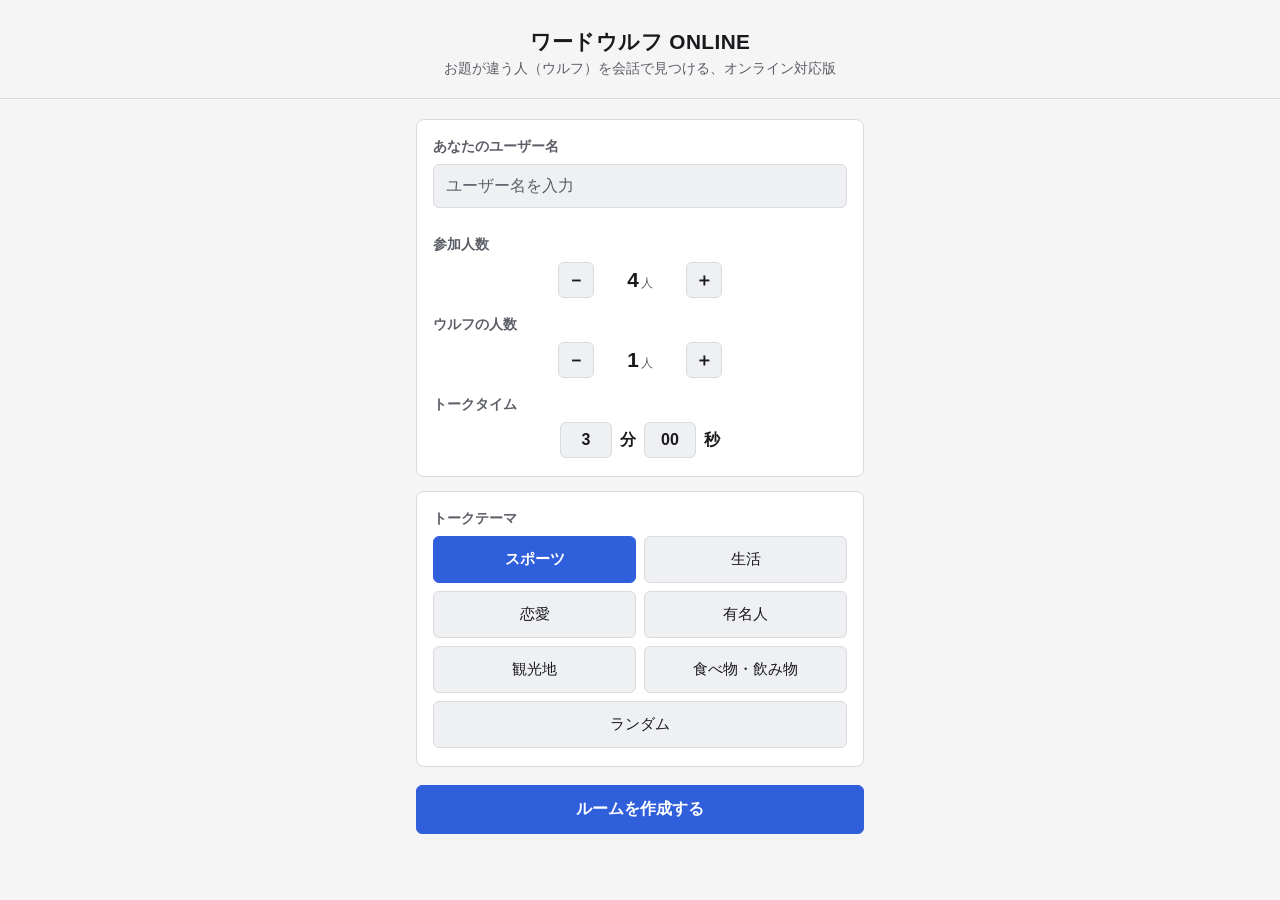
==== online/index.html @ b8ee8452 "Update index.html" ====
<!DOCTYPE html>
<html lang="ja">
<head>
<meta charset="UTF-8">
<meta name="viewport" content="width=device-width, initial-scale=1.0">
<title>ワードウルフONLINE</title>
<link rel="stylesheet" href="style.css">
<link rel="stylesheet" href="https://cdnjs.cloudflare.com/ajax/libs/font-awesome/6.5.2/css/all.min.css">
</head>
<body>

<header class="top">
	<h1>ワードウルフ ONLINE</h1>
	<p>お題が違う人（ウルフ）を会話で見つける、オンライン対応版</p>
</header>

<div class="wrap">

	<!-- 0. ルーム作成（ホスト） -->
	<section id="screen-setup" class="screen">
		<div class="card">
			<div class="field">
				<label>あなたのユーザー名</label>
				<input type="text" id="hostname-input" class="text-input" maxlength="20" placeholder="ユーザー名を入力">
				<div class="error-msg" id="error_hostname">ユーザー名を入力してください</div>
			</div>
			<div class="field">
				<label>参加人数</label>
				<div class="stepper">
					<button type="button" onclick="changeCount('player', -1)">－</button>
					<div class="val" id="playercount-val">4<small>人</small></div>
					<button type="button" onclick="changeCount('player', 1)">＋</button>
				</div>
			</div>
			<div class="field">
				<label>ウルフの人数</label>
				<div class="stepper">
					<button type="button" onclick="changeCount('wolf', -1)">－</button>
					<div class="val" id="wolfcount-val">1<small>人</small></div>
					<button type="button" onclick="changeCount('wolf', 1)">＋</button>
				</div>
			</div>
			<div class="field">
				<label>トークタイム</label>
				<div class="time-row">
					<input type="text" inputmode="numeric" pattern="[0-9]*" id="talktime_min" class="time-input" value="3" maxlength="2">分
					<input type="text" inputmode="numeric" pattern="[0-9]*" id="talktime_sec" class="time-input" value="00" maxlength="2">秒
				</div>
				<div class="error-msg" id="error_talktime">1秒以上を設定してください</div>
			</div>
		</div>

		<div class="card">
			<div class="field" style="margin-bottom:8px;">
				<label>トークテーマ</label>
			</div>
			<div class="cat-grid" id="cat-grid"></div>
		</div>

		<button class="btn-main" id="create-room-btn" onclick="createRoom()">ルームを作成する</button>
		<div class="error-msg" id="error_create"></div>
	</section>

	<!-- 1.5 参加者：ルームコード入力（直接アクセス・やり直し用） -->
	<section id="screen-enter-code" class="screen">
		<div class="center-stage" style="padding-top:20px;">
			<div class="msg2" style="font-size:1.4em;">ルームコードを入力</div>
			<p style="opacity:.75;">ホストから共有されたコードを入力してください</p>
		</div>
		<div class="card">
			<div class="field">
				<label>ルームコード</label>
				<input type="text" id="enter-code-input" class="text-input" maxlength="8" placeholder="例：AB12CD" style="text-transform:uppercase;letter-spacing:.05em;">
				<div class="error-msg" id="error_enter_code">ルームコードを入力してください</div>
			</div>
		</div>
		<button class="btn-main" onclick="submitEnterCode()">次へ</button>
	</section>

	<!-- 1. 参加者：名前入力 -->
	<section id="screen-join-name" class="screen">
		<div class="center-stage" style="padding-top:20px;">
			<div class="msg2" style="font-size:1.4em;">ルームに参加</div>
			<p style="opacity:.75;">ルームコード: <b id="join-room-code"></b></p>
		</div>
		<div class="card">
			<div class="field">
				<label>あなたの名前</label>
				<input type="text" id="joinname-input" class="text-input" maxlength="20" placeholder="名前を入力">
				<div class="error-msg" id="error_joinname">名前を入力してください</div>
			</div>
		</div>
		<button class="btn-main" onclick="joinRoom()">参加する</button>
		<div class="error-msg" id="error_join"></div>
	</section>

	<!-- 2. URL共有画面（ホストのみ） -->
	<section id="screen-share" class="screen">
		<div class="center-stage" style="padding-top:10px;">
			<div class="msg2" style="font-size:1.4em;">ルームを作成しました</div>
			<p style="opacity:.75;">このコードまたはURLを他の参加者に共有してください</p>
		</div>
		<div class="room-code" id="share-room-code">------</div>
		<div class="card">
			<div class="share-url" id="share-url"></div>
			<button class="btn-sub" onclick="copyShareUrl()">URLをコピー</button>
			<div class="copy-toast" id="copy-toast"></div>
		</div>
		<button class="btn-main" onclick="goScreen('waiting')">参加者を待つ画面へ</button>
	</section>

	<!-- 3. 待機画面（リアルタイム参加者一覧） -->
	<section id="screen-waiting" class="screen">
		<div class="center-stage" style="padding-top:10px;">
			<div class="msg2" style="font-size:1.4em;" id="waiting-title">参加者を待っています</div>
			<p style="opacity:.75;" id="waiting-count">0 / 0 人</p>
		</div>
		<div class="card">
			<ul class="player-list" id="player-list"></ul>
		</div>
		<button class="btn-main" id="start-game-btn" onclick="sendStart()" disabled>ゲームを開始する</button>
		<p style="text-align:center;font-size:.8em;opacity:.6;" id="waiting-hint">全員揃うとホストが開始できます</p>
	</section>

	<!-- 4. お題表示・トーク画面 -->
	<section id="screen-game" class="screen">
		<div class="center-stage">
			<div class="category-tag" id="game-category"></div>
			<p style="opacity:.7;font-size:.9em;">あなたのお題</p>
			<div class="msg2" id="game-word"></div>
			<p style="opacity:.8;margin-bottom:0;font-size:.9em;">バレないように話し合おう！他の人には見せないでね</p>
			<div class="timer-circle"><div class="time" id="time">--:--</div></div>
			<p style="opacity:.6;font-size:.85em;">トークタイムが終わると自動的に投票画面へ進みます</p>
		</div>
	</section>

	<!-- 5. 投票画面 -->
	<section id="screen-vote" class="screen">
		<div class="center-stage" style="padding-top:10px;">
			<div class="msg2" style="font-size:1.4em;">トーク終了！投票しよう</div>
			<p style="opacity:.75;">ウルフだと思う人を選んでください</p>
		</div>
		<div class="card">
			<div class="vote-grid" id="vote-grid"></div>
		</div>
		<p style="text-align:center;font-size:.85em;opacity:.7;" id="vote-status"></p>
	</section>

	<!-- 6. 結果発表 -->
	<section id="screen-result" class="screen">
		<div class="center-stage" style="padding-top:10px;">
			<div class="msg2" style="font-size:1.4em;">結果発表</div>
		</div>
		<div class="card">
			<div class="reveal-list" id="result-list"></div>
		</div>
		<div class="card">
			<p style="margin:0 0 6px;font-weight:600;font-size:.9em;color:var(--text-muted);">得票数</p>
			<div id="result-votes"></div>
		</div>
		<div id="host-controls" style="display:none;">
			<button class="btn-main" onclick="sendSameTheme()">お題だけを変えて続行</button>
			<button class="btn-main" onclick="openChangeTheme()">テーマを変えて続行</button>
		</div>
		<p id="nonhost-wait" style="text-align:center;font-size:.85em;opacity:.7;display:none;">ホストが次のラウンドを開始するのを待っています…</p>
	</section>

	<!-- 6.5 テーマ変更（ホストのみ） -->
	<section id="screen-changetheme" class="screen">
		<div class="card">
			<div class="field" style="margin-bottom:8px;">
				<label>お題を引き直すテーマを選んでください</label>
			</div>
			<div class="cat-grid" id="cat-grid-change"></div>
		</div>
		<button class="btn-main" onclick="applyChangeTheme()">このテーマでお題を引く</button>
		<button class="btn-sub" onclick="goScreen('result')">戻る</button>
	</section>

	<!-- 接続エラー -->
	<section id="screen-error" class="screen">
		<div class="center-stage">
			<div class="msg2" style="font-size:1.3em;color:var(--danger);">エラー</div>
			<p id="error-detail" style="opacity:.8;"></p>
		</div>
		<button class="btn-sub" onclick="restartFlow()">最初からやり直す</button>
	</section>

</div>

<button type="button" id="host-end-fixed" class="host-end-fixed" onclick="confirmHostEnd()"><i class="fa-solid fa-circle-stop"></i> ゲームを終了</button>

<script src="config.js"></script>
<script src="app.js"></script>
</body>
</html>
---- online/style.css ----
:root{
	--bg:#f5f5f6;
	--surface:#ffffff;
	--surface-2:#eef0f2;
	--border:#d8dade;
	--text:#1a1a1e;
	--text-muted:#5b5e66;
	--accent:#2f5fdb;
	--accent-text:#ffffff;
	--danger:#c62a2a;
	--good:#2a8c4a;
	--radius:8px;
}
@media (prefers-color-scheme: dark){
	:root{
		--bg:#121214;
		--surface:#1b1c1f;
		--surface-2:#242529;
		--border:#333438;
		--text:#e7e7ea;
		--text-muted:#9a9ca3;
		--accent:#5b8bff;
		--accent-text:#0c0d0f;
		--danger:#ff6b6b;
		--good:#63d98a;
	}
}
*{box-sizing:border-box;}
html,body{
	margin:0;padding:0;
	font-family:-apple-system,BlinkMacSystemFont,"Segoe UI",Roboto,"Hiragino Kaku Gothic ProN","Noto Sans JP",sans-serif;
	background:var(--bg);
	color:var(--text);
	-webkit-tap-highlight-color:transparent;
}
body{
	min-height:100vh;
	display:flex;
	flex-direction:column;
	align-items:center;
	padding:0 0 40px;
}
.wrap{width:100%;max-width:480px;padding:0 16px;}
.screen{display:none;}
.screen.active{display:block;}

header.top{
	width:100%;text-align:center;padding:28px 0 4px;
	border-bottom:1px solid var(--border);margin-bottom:20px;
}
header.top h1{font-size:1.3em;margin:0;font-weight:600;letter-spacing:.02em;}
header.top p{margin:4px 0 16px;font-size:.85em;color:var(--text-muted);}

.card{
	background:var(--surface);border:1px solid var(--border);
	border-radius:var(--radius);padding:18px 16px;margin-bottom:14px;
}
.field{margin-bottom:18px;}
.field:last-child{margin-bottom:0;}
.field label{display:block;font-weight:600;font-size:.85em;margin-bottom:8px;color:var(--text-muted);}

.stepper{display:flex;align-items:center;justify-content:center;gap:16px;}
.stepper button{
	width:36px;height:36px;border-radius:6px;border:1px solid var(--border);
	background:var(--surface-2);color:var(--text);font-size:1.1em;font-weight:600;cursor:pointer;
}
.stepper .val{min-width:60px;text-align:center;font-size:1.3em;font-weight:600;}
.stepper .val small{display:inline;font-size:.6em;font-weight:400;color:var(--text-muted);margin-left:2px;}

.error-msg{display:none;color:var(--danger);font-size:.8em;margin-top:6px;text-align:center;}

.time-row{display:flex;align-items:center;justify-content:center;gap:8px;font-size:1em;font-weight:600;}
.time-row input.time-input{
	width:52px;text-align:center;background:var(--surface-2);color:var(--text);
	border:1px solid var(--border);border-radius:6px;padding:8px 4px;font-size:16px;font-weight:600;font-family:inherit;
}

.cat-grid{display:grid;grid-template-columns:1fr 1fr;gap:8px;}
.cat-btn{
	border:1px solid var(--border);background:var(--surface-2);color:var(--text);
	border-radius:6px;padding:12px 8px;font-size:.95em;font-weight:500;font-family:inherit;cursor:pointer;
}
.cat-btn.selected{border-color:var(--accent);background:var(--accent);color:var(--accent-text);font-weight:600;}
.cat-btn.random{grid-column:1 / span 2;}

.btn-main{
	width:100%;padding:13px;border:1px solid var(--accent);border-radius:6px;
	background:var(--accent);color:var(--accent-text);font-size:1em;font-weight:600;
	font-family:inherit;cursor:pointer;margin-top:4px;
}
.btn-main:active{opacity:.85;}
.btn-main:disabled{opacity:.45;cursor:not-allowed;}
.btn-sub{
	width:100%;padding:12px;border:1px solid var(--border);border-radius:6px;
	background:var(--surface);color:var(--text);font-size:.95em;font-weight:500;
	font-family:inherit;cursor:pointer;margin-top:8px;
}

input.name-input, input.text-input{
	width:100%;padding:12px;border-radius:6px;border:1px solid var(--border);
	background:var(--surface-2);color:var(--text);font-size:1em;font-family:inherit;margin-bottom:10px;
}
input.name-input::placeholder, input.text-input::placeholder{color:var(--text-muted);}

.center-stage{text-align:center;padding:36px 8px 20px;}
.player-badge{
	display:inline-block;background:var(--surface-2);border:1px solid var(--border);
	border-radius:6px;padding:6px 18px;font-weight:600;margin-bottom:18px;
}
.msg2{font-size:1.6em;font-weight:700;min-height:1.3em;margin:8px 0 26px;color:var(--text);}
.msg{font-size:1em;color:var(--text-muted);min-height:1.3em;}
.tap-hint{font-size:.8em;color:var(--text-muted);margin-top:24px;}

.timer-circle{
	width:200px;height:200px;margin:16px auto 8px;border-radius:50%;
	border:3px solid var(--border);display:flex;align-items:center;justify-content:center;
}
.timer-circle .time{font-size:2.2em;font-weight:700;font-variant-numeric:tabular-nums;}
.category-tag{
	display:inline-block;background:var(--surface-2);border:1px solid var(--border);
	border-radius:6px;padding:4px 14px;font-size:.8em;margin-bottom:10px;color:var(--text-muted);
}

.reveal-list p{
	background:var(--surface-2);border:1px solid var(--border);border-radius:6px;
	padding:10px 14px;margin:8px 0;font-size:.95em;
}
.reveal-list p b{color:var(--text);}
.reveal-list p.is-wolf{border-color:var(--danger);}

.room-code{
	font-size:2em;font-weight:700;letter-spacing:.1em;text-align:center;
	background:var(--surface-2);border:1px solid var(--border);border-radius:8px;
	padding:14px;margin-bottom:12px;font-variant-numeric:tabular-nums;
}
.share-url{
	display:flex;gap:8px;align-items:center;background:var(--surface-2);
	border:1px solid var(--border);border-radius:6px;padding:10px 12px;margin-bottom:10px;
	overflow-x:auto;white-space:nowrap;font-size:.85em;color:var(--text-muted);
}
.copy-toast{
	text-align:center;font-size:.8em;color:var(--good);margin-top:4px;min-height:1em;
}

.player-list{list-style:none;margin:0;padding:0;}
.player-list li{
	display:flex;align-items:center;justify-content:space-between;
	background:var(--surface-2);border:1px solid var(--border);border-radius:6px;
	padding:10px 14px;margin-bottom:8px;font-weight:500;
}
.player-list li .dot{width:9px;height:9px;border-radius:50%;background:var(--border);margin-right:8px;display:inline-block;}
.player-list li.online .dot{background:var(--good);}
.player-list li .host-tag{font-size:.75em;color:var(--text-muted);margin-left:6px;font-weight:400;}

.vote-grid{display:flex;flex-direction:column;gap:8px;}
.vote-btn{
	border:1px solid var(--border);background:var(--surface-2);color:var(--text);
	border-radius:6px;padding:14px;font-size:1em;font-weight:600;font-family:inherit;cursor:pointer;text-align:center;
}
.vote-btn.selected{border-color:var(--accent);background:var(--accent);color:var(--accent-text);}
.vote-btn:disabled{opacity:.5;}

.host-end-fixed{
	display:none;position:fixed;bottom:16px;right:16px;z-index:50;
	background:var(--danger);color:#fff;border:none;border-radius:24px;
	padding:11px 18px;font-size:.82em;font-weight:700;font-family:inherit;
	box-shadow:0 3px 10px rgba(0,0,0,.3);cursor:pointer;
}
.host-end-fixed:active{opacity:.85;}
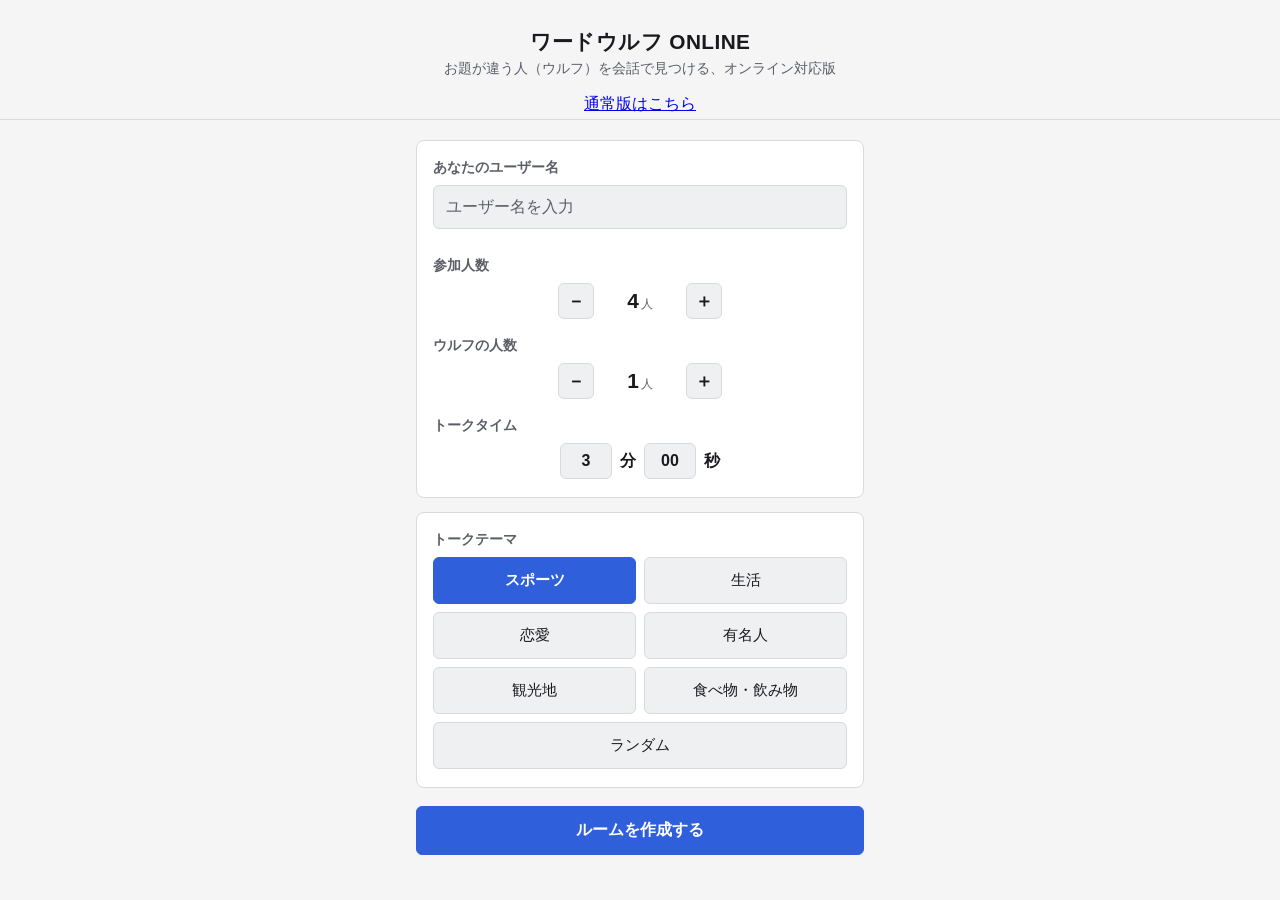
==== commit a78a33a9: "Update index.html" ====
--- a/online/index.html
+++ b/online/index.html
@@ -12,6 +12,7 @@
 <header class="top">
 	<h1>ワードウルフ ONLINE</h1>
 	<p>お題が違う人（ウルフ）を会話で見つける、オンライン対応版</p>
+	<a href="/" class="online-link">通常版はこちら</a>
 </header>
 
 <div class="wrap">
--- a/online/style.css
+++ b/online/style.css
@@ -167,3 +167,4 @@
 	box-shadow:0 3px 10px rgba(0,0,0,.3);cursor:pointer;
 }
 .host-end-fixed:active{opacity:.85;}
+.host-end-fixed i{margin-right:6px;}
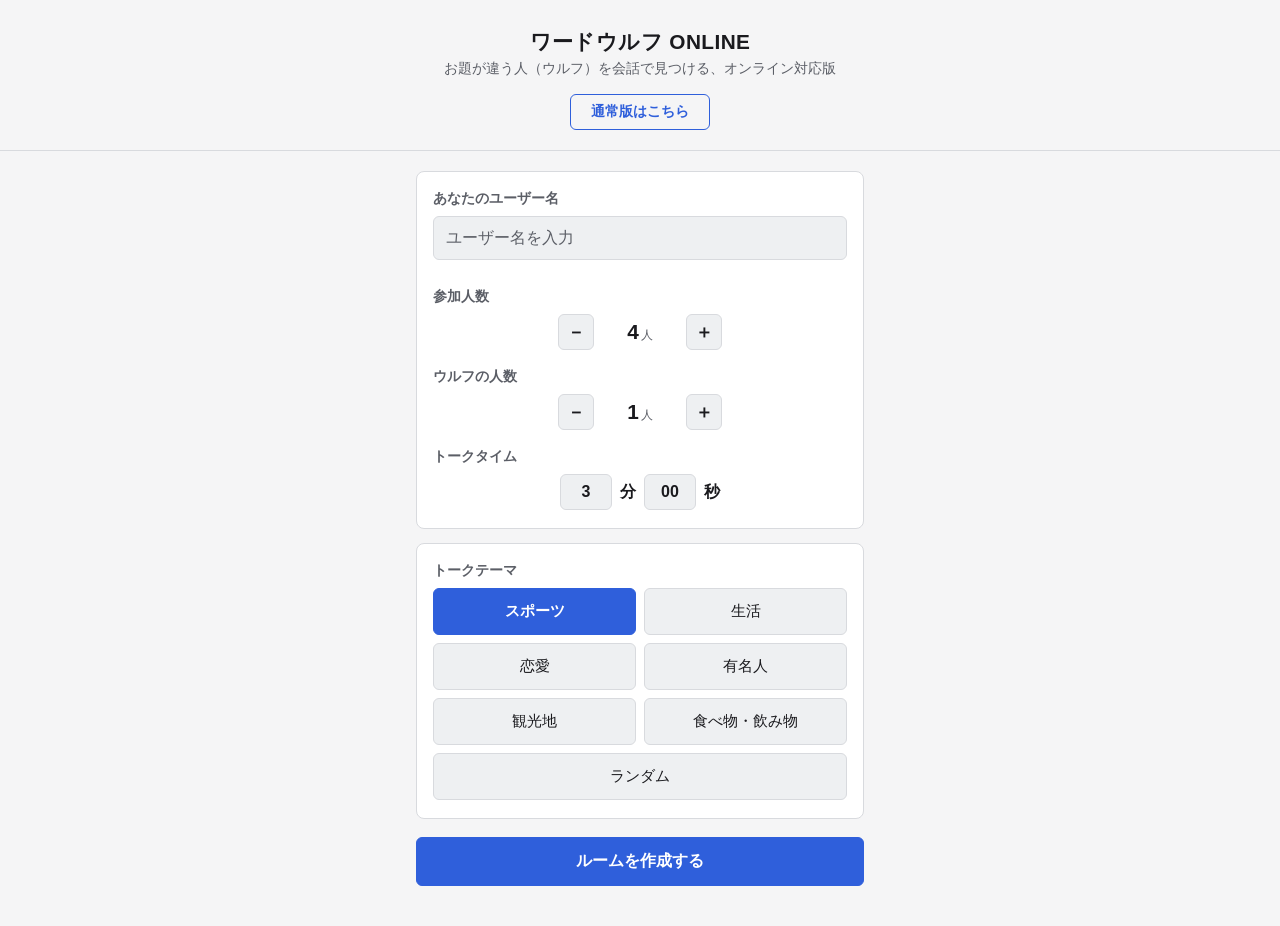
==== commit d0299d66: "Update index.html" ====
--- a/online/index.html
+++ b/online/index.html
@@ -12,7 +12,7 @@
 <header class="top">
 	<h1>ワードウルフ ONLINE</h1>
 	<p>お題が違う人（ウルフ）を会話で見つける、オンライン対応版</p>
-	<a href="/" class="online-link">通常版はこちら</a>
+	<a href="/word-wolf/" class="online-link">通常版はこちら</a>
 </header>
 
 <div class="wrap">
--- a/online/style.css
+++ b/online/style.css
@@ -50,6 +50,19 @@
 }
 header.top h1{font-size:1.3em;margin:0;font-weight:600;letter-spacing:.02em;}
 header.top p{margin:4px 0 16px;font-size:.85em;color:var(--text-muted);}
+.online-link{
+	display:inline-block;
+	padding:8px 20px;
+	border-radius:6px;
+	border:1px solid var(--accent);
+	background:transparent;
+	color:var(--accent);
+	font-size:.85em;
+	font-weight:600;
+	text-decoration:none;
+	margin-bottom:16px;
+}
+.online-link:active{opacity:.8;}
 
 .card{
 	background:var(--surface);border:1px solid var(--border);
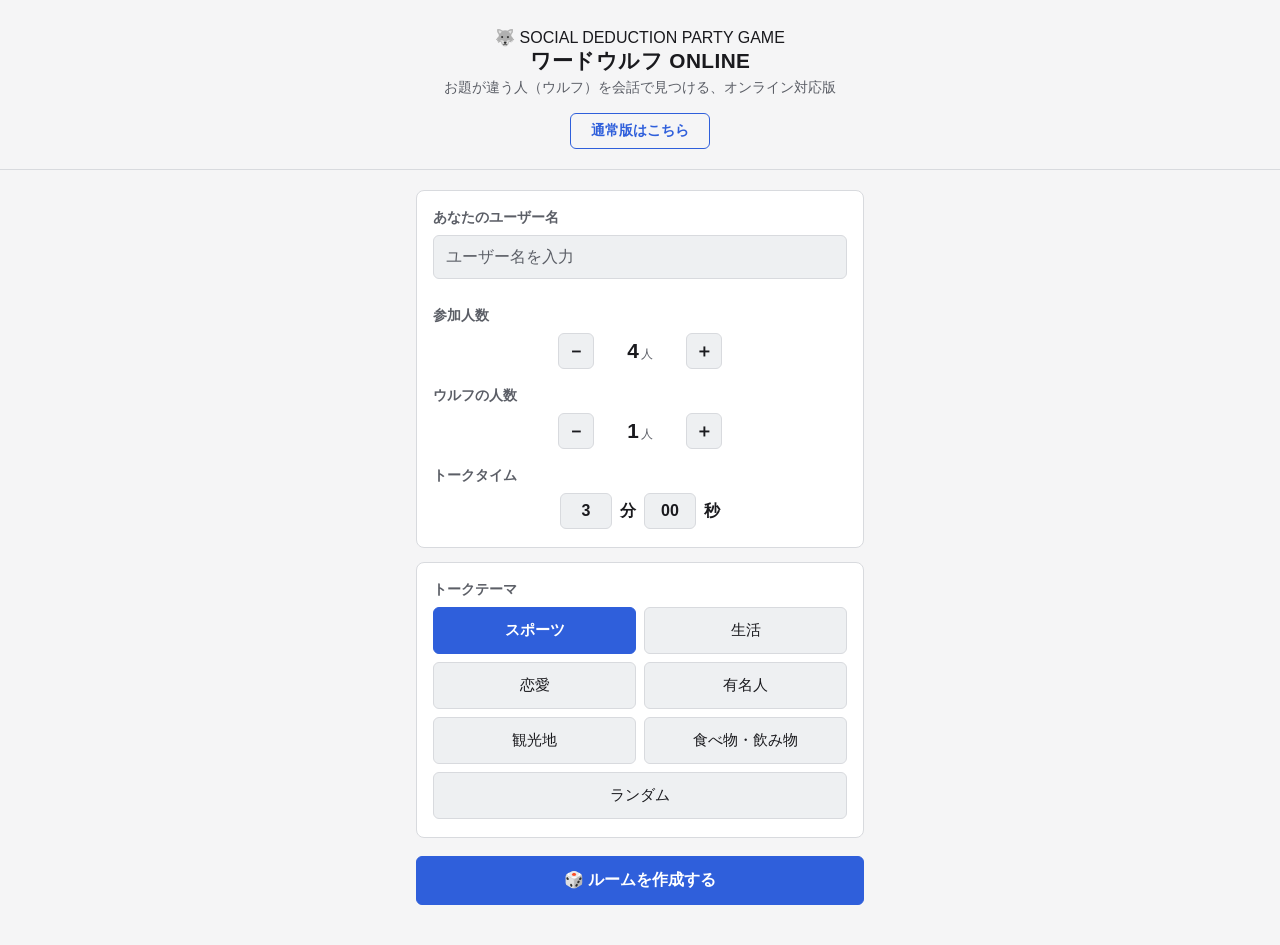
==== commit d91ee5a2: "Update index.html" ====
--- a/online/index.html
+++ b/online/index.html
@@ -4,15 +4,19 @@
 <meta charset="UTF-8">
 <meta name="viewport" content="width=device-width, initial-scale=1.0">
 <title>ワードウルフONLINE</title>
+<link rel="preconnect" href="https://fonts.googleapis.com">
+<link rel="preconnect" href="https://fonts.gstatic.com" crossorigin>
+<link href="https://fonts.googleapis.com/css2?family=RocknRoll+One&family=Zen+Kaku+Gothic+New:wght@500;700;900&family=Space+Mono:wght@400;700&display=swap" rel="stylesheet">
 <link rel="stylesheet" href="style.css">
 <link rel="stylesheet" href="https://cdnjs.cloudflare.com/ajax/libs/font-awesome/6.5.2/css/all.min.css">
 </head>
 <body>
 
 <header class="top">
+	<div class="eyebrow">🐺 SOCIAL DEDUCTION PARTY GAME</div>
 	<h1>ワードウルフ ONLINE</h1>
 	<p>お題が違う人（ウルフ）を会話で見つける、オンライン対応版</p>
-	<a href="/word-wolf/" class="online-link">通常版はこちら</a>
+	<a href="/" class="online-link" id="online-link">通常版はこちら</a>
 </header>
 
 <div class="wrap">
@@ -58,7 +62,7 @@
 			<div class="cat-grid" id="cat-grid"></div>
 		</div>
 
-		<button class="btn-main" id="create-room-btn" onclick="createRoom()">ルームを作成する</button>
+		<button class="btn-main" id="create-room-btn" onclick="createRoom()">🎲 ルームを作成する</button>
 		<div class="error-msg" id="error_create"></div>
 	</section>
 
@@ -91,7 +95,7 @@
 				<div class="error-msg" id="error_joinname">名前を入力してください</div>
 			</div>
 		</div>
-		<button class="btn-main" onclick="joinRoom()">参加する</button>
+		<button class="btn-main" onclick="joinRoom()">🚪 参加する</button>
 		<div class="error-msg" id="error_join"></div>
 	</section>
 
@@ -104,7 +108,7 @@
 		<div class="room-code" id="share-room-code">------</div>
 		<div class="card">
 			<div class="share-url" id="share-url"></div>
-			<button class="btn-sub" onclick="copyShareUrl()">URLをコピー</button>
+			<button class="btn-sub" onclick="copyShareUrl()">🔗 URLをコピー</button>
 			<div class="copy-toast" id="copy-toast"></div>
 		</div>
 		<button class="btn-main" onclick="goScreen('waiting')">参加者を待つ画面へ</button>
@@ -119,7 +123,7 @@
 		<div class="card">
 			<ul class="player-list" id="player-list"></ul>
 		</div>
-		<button class="btn-main" id="start-game-btn" onclick="sendStart()" disabled>ゲームを開始する</button>
+		<button class="btn-main" id="start-game-btn" onclick="sendStart()" disabled>🎬 ゲームを開始する</button>
 		<p style="text-align:center;font-size:.8em;opacity:.6;" id="waiting-hint">全員揃うとホストが開始できます</p>
 	</section>
 
@@ -150,18 +154,18 @@
 	<!-- 6. 結果発表 -->
 	<section id="screen-result" class="screen">
 		<div class="center-stage" style="padding-top:10px;">
-			<div class="msg2" style="font-size:1.4em;">結果発表</div>
+			<div class="msg2" style="font-size:1.4em;">🐺 結果発表</div>
 		</div>
 		<div class="card">
 			<div class="reveal-list" id="result-list"></div>
 		</div>
 		<div class="card">
-			<p style="margin:0 0 6px;font-weight:600;font-size:.9em;color:var(--text-muted);">得票数</p>
+			<p style="margin:0 0 6px;font-weight:700;font-size:.9em;color:var(--accent2);">得票数</p>
 			<div id="result-votes"></div>
 		</div>
 		<div id="host-controls" style="display:none;">
-			<button class="btn-main" onclick="sendSameTheme()">お題だけを変えて続行</button>
-			<button class="btn-main" onclick="openChangeTheme()">テーマを変えて続行</button>
+			<button class="btn-main" onclick="sendSameTheme()">🔁 お題だけを変えて続行</button>
+			<button class="btn-main" onclick="openChangeTheme()">🎨 テーマを変えて続行</button>
 		</div>
 		<p id="nonhost-wait" style="text-align:center;font-size:.85em;opacity:.7;display:none;">ホストが次のラウンドを開始するのを待っています…</p>
 	</section>
@@ -181,7 +185,7 @@
 	<!-- 接続エラー -->
 	<section id="screen-error" class="screen">
 		<div class="center-stage">
-			<div class="msg2" style="font-size:1.3em;color:var(--danger);">エラー</div>
+			<div class="msg2" style="font-size:1.3em;color:var(--danger);">⚠️ エラー</div>
 			<p id="error-detail" style="opacity:.8;"></p>
 		</div>
 		<button class="btn-sub" onclick="restartFlow()">最初からやり直す</button>
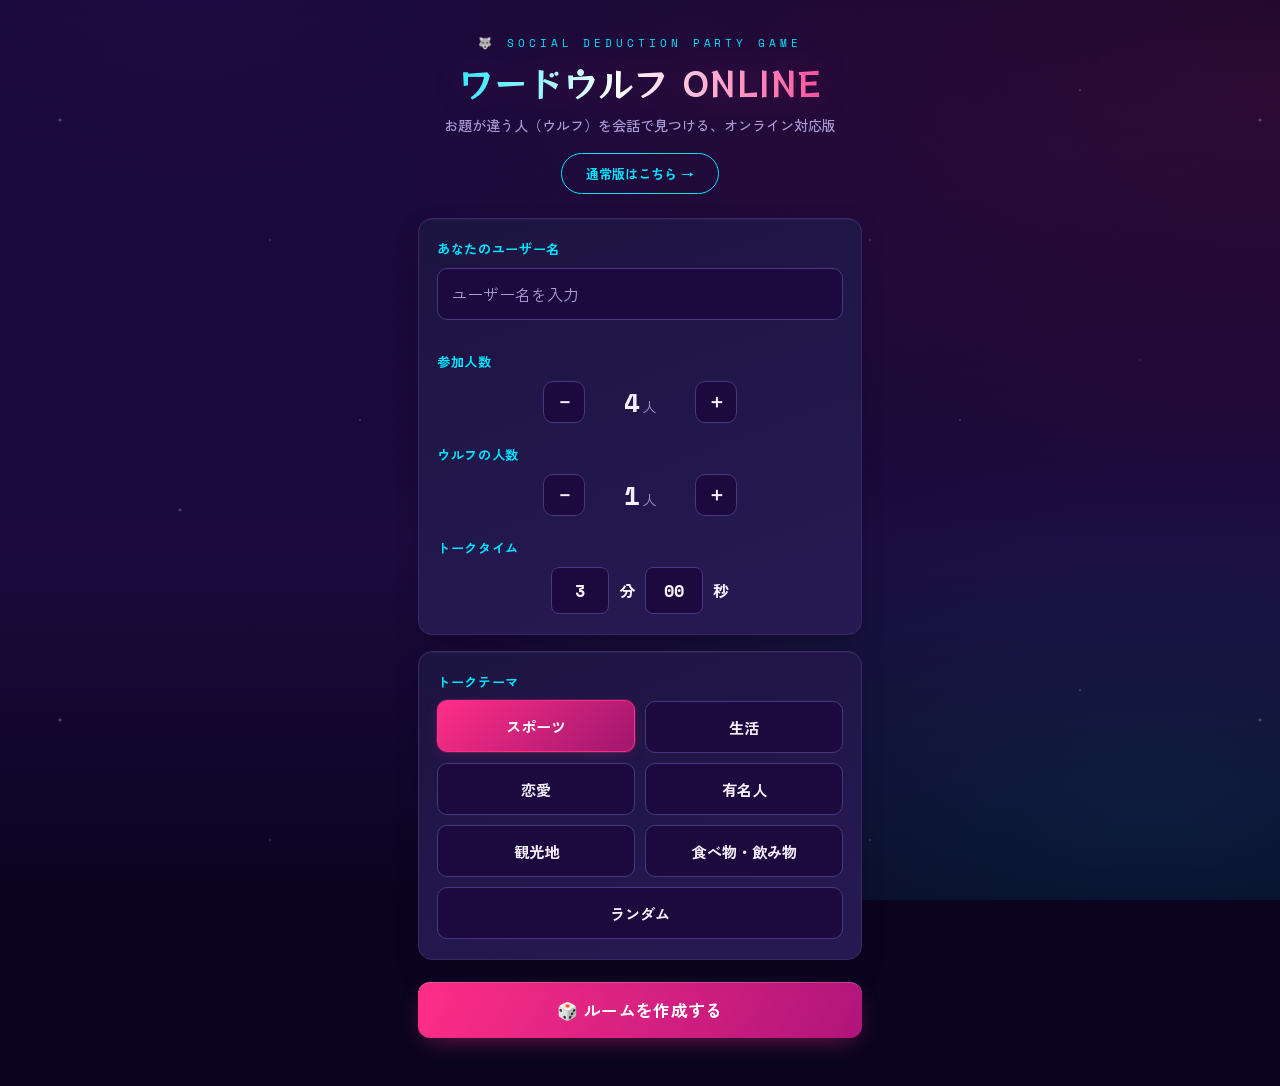
==== commit 65d3ab66: "Update index.html" ====
--- a/online/index.html
+++ b/online/index.html
@@ -16,7 +16,7 @@
 	<div class="eyebrow">🐺 SOCIAL DEDUCTION PARTY GAME</div>
 	<h1>ワードウルフ ONLINE</h1>
 	<p>お題が違う人（ウルフ）を会話で見つける、オンライン対応版</p>
-	<a href="/" class="online-link" id="online-link">通常版はこちら</a>
+	<a href="/" class="online-link" id="online-link">通常版はこちら →</a>
 </header>
 
 <div class="wrap">
--- a/online/style.css
+++ b/online/style.css
@@ -1,35 +1,29 @@
 :root{
-	--bg:#f5f5f6;
-	--surface:#ffffff;
-	--surface-2:#eef0f2;
-	--border:#d8dade;
-	--text:#1a1a1e;
-	--text-muted:#5b5e66;
-	--accent:#2f5fdb;
-	--accent-text:#ffffff;
-	--danger:#c62a2a;
-	--good:#2a8c4a;
-	--radius:8px;
-}
-@media (prefers-color-scheme: dark){
-	:root{
-		--bg:#121214;
-		--surface:#1b1c1f;
-		--surface-2:#242529;
-		--border:#333438;
-		--text:#e7e7ea;
-		--text-muted:#9a9ca3;
-		--accent:#5b8bff;
-		--accent-text:#0c0d0f;
-		--danger:#ff6b6b;
-		--good:#63d98a;
-	}
+	--bg-1:#0a0420;
+	--bg-2:#1c0a3e;
+	--surface:#1c1440;
+	--surface-2:#271a54;
+	--border:#4a3583;
+	--border-soft:#3a2966;
+	--text:#f6f1ff;
+	--text-muted:#a99bd6;
+	--accent:#ff2e88;
+	--accent-soft:#ff2e8833;
+	--accent2:#00e5ff;
+	--accent2-soft:#00e5ff33;
+	--gold:#ffce3d;
+	--danger:#ff4d4d;
+	--good:#39ffb0;
+	--radius:14px;
+	--font-display:"RocknRoll One", "Zen Kaku Gothic New", sans-serif;
+	--font-body:"Zen Kaku Gothic New", -apple-system, BlinkMacSystemFont, "Hiragino Kaku Gothic ProN", sans-serif;
+	--font-mono:"Space Mono", monospace;
 }
 *{box-sizing:border-box;}
 html,body{
 	margin:0;padding:0;
-	font-family:-apple-system,BlinkMacSystemFont,"Segoe UI",Roboto,"Hiragino Kaku Gothic ProN","Noto Sans JP",sans-serif;
-	background:var(--bg);
+	font-family:var(--font-body);
+	background:var(--bg-1);
 	color:var(--text);
 	-webkit-tap-highlight-color:transparent;
 }
@@ -38,146 +32,275 @@
 	display:flex;
 	flex-direction:column;
 	align-items:center;
-	padding:0 0 40px;
-}
-.wrap{width:100%;max-width:480px;padding:0 16px;}
+	padding:0 0 48px;
+	position:relative;
+	overflow-x:hidden;
+	background:
+		radial-gradient(ellipse 90% 60% at 15% -5%, #4a1a8a55, transparent),
+		radial-gradient(ellipse 70% 50% at 100% 10%, #ff2e8822, transparent),
+		radial-gradient(ellipse 60% 40% at 90% 90%, #00e5ff1a, transparent),
+		linear-gradient(180deg, var(--bg-1), var(--bg-2) 60%, var(--bg-1));
+	background-attachment:fixed;
+}
+body::before{
+	content:"";
+	position:fixed;
+	inset:0;
+	pointer-events:none;
+	z-index:0;
+	background-image:
+		radial-gradient(2px 2px at 10% 20%, #ffffffaa, transparent),
+		radial-gradient(1.5px 1.5px at 80% 15%, #ffffff88, transparent),
+		radial-gradient(1.5px 1.5px at 60% 70%, #ffffff77, transparent),
+		radial-gradient(2px 2px at 30% 85%, #ffffff99, transparent),
+		radial-gradient(1px 1px at 90% 60%, #ffffff66, transparent),
+		radial-gradient(1.5px 1.5px at 45% 40%, #ffffff55, transparent);
+	background-size:600px 600px;
+	animation:twinkle 6s ease-in-out infinite alternate;
+	opacity:.6;
+}
+@keyframes twinkle{
+	from{opacity:.35;}
+	to{opacity:.75;}
+}
+@media (prefers-reduced-motion: reduce){
+	body::before{animation:none;}
+}
+
+.wrap{width:100%;max-width:480px;padding:0 18px;position:relative;z-index:1;}
 .screen{display:none;}
-.screen.active{display:block;}
+.screen.active{display:block; animation:riseIn .4s cubic-bezier(.2,.8,.2,1);}
+@keyframes riseIn{
+	from{opacity:0; transform:translateY(10px);}
+	to{opacity:1; transform:translateY(0);}
+}
+@media (prefers-reduced-motion: reduce){
+	.screen.active{animation:none;}
+}
 
 header.top{
-	width:100%;text-align:center;padding:28px 0 4px;
-	border-bottom:1px solid var(--border);margin-bottom:20px;
-}
-header.top h1{font-size:1.3em;margin:0;font-weight:600;letter-spacing:.02em;}
-header.top p{margin:4px 0 16px;font-size:.85em;color:var(--text-muted);}
+	width:100%;
+	max-width:480px;
+	text-align:center;
+	padding:34px 20px 18px;
+	position:relative;
+	z-index:1;
+}
+header.top .eyebrow{
+	font-family:var(--font-mono);
+	font-size:.7em;
+	letter-spacing:.35em;
+	color:var(--accent2);
+	text-transform:uppercase;
+	margin-bottom:10px;
+}
+header.top h1{
+	font-family:var(--font-display);
+	font-size:2.1em;
+	margin:0;
+	font-weight:400;
+	letter-spacing:.03em;
+	background:linear-gradient(90deg, var(--accent2), #ffffff 45%, var(--accent));
+	-webkit-background-clip:text;
+	background-clip:text;
+	-webkit-text-fill-color:transparent;
+	filter:drop-shadow(0 0 18px var(--accent-soft));
+	line-height:1.3;
+}
+header.top p{margin:10px 0 18px;font-size:.88em;color:var(--text-muted);font-weight:500;}
 .online-link{
 	display:inline-block;
-	padding:8px 20px;
-	border-radius:6px;
-	border:1px solid var(--accent);
+	padding:10px 24px;
+	border-radius:999px;
+	border:1px solid var(--accent2);
 	background:transparent;
-	color:var(--accent);
-	font-size:.85em;
-	font-weight:600;
+	color:var(--accent2);
+	font-size:.82em;
+	font-weight:700;
 	text-decoration:none;
+	margin-bottom:6px;
+	transition:box-shadow .2s, transform .15s;
+}
+.online-link:active{transform:scale(.97); box-shadow:0 0 22px var(--accent2-soft);}
+
+.card{
+	background:linear-gradient(160deg, var(--surface), var(--surface-2));
+	border:1px solid var(--border-soft);
+	border-radius:var(--radius);
+	padding:20px 18px;
 	margin-bottom:16px;
-}
-.online-link:active{opacity:.8;}
-
-.card{
-	background:var(--surface);border:1px solid var(--border);
-	border-radius:var(--radius);padding:18px 16px;margin-bottom:14px;
-}
-.field{margin-bottom:18px;}
+	box-shadow:0 10px 30px -12px #00000080, inset 0 1px 0 #ffffff0d;
+	position:relative;
+}
+.field{margin-bottom:22px;}
 .field:last-child{margin-bottom:0;}
-.field label{display:block;font-weight:600;font-size:.85em;margin-bottom:8px;color:var(--text-muted);}
-
-.stepper{display:flex;align-items:center;justify-content:center;gap:16px;}
+.field label{
+	display:block;font-weight:700;font-size:.82em;margin-bottom:10px;
+	color:var(--accent2);letter-spacing:.05em;
+}
+
+.stepper{display:flex;align-items:center;justify-content:center;gap:20px;}
 .stepper button{
-	width:36px;height:36px;border-radius:6px;border:1px solid var(--border);
-	background:var(--surface-2);color:var(--text);font-size:1.1em;font-weight:600;cursor:pointer;
-}
-.stepper .val{min-width:60px;text-align:center;font-size:1.3em;font-weight:600;}
-.stepper .val small{display:inline;font-size:.6em;font-weight:400;color:var(--text-muted);margin-left:2px;}
-
-.error-msg{display:none;color:var(--danger);font-size:.8em;margin-top:6px;text-align:center;}
-
-.time-row{display:flex;align-items:center;justify-content:center;gap:8px;font-size:1em;font-weight:600;}
+	width:42px;height:42px;border-radius:10px;border:1px solid var(--border);
+	background:var(--bg-2);color:var(--text);font-size:1.2em;font-weight:700;cursor:pointer;
+	transition:background .15s, transform .1s, box-shadow .15s;
+}
+.stepper button:active{
+	background:var(--accent);border-color:var(--accent);transform:scale(.94);
+	box-shadow:0 0 16px var(--accent-soft);
+}
+.stepper .val{min-width:70px;text-align:center;font-family:var(--font-mono);font-size:1.6em;font-weight:700;color:var(--text);}
+.stepper .val small{display:inline;font-size:.55em;font-weight:400;color:var(--text-muted);margin-left:2px;font-family:var(--font-body);}
+
+.error-msg{display:none;color:var(--danger);font-size:.8em;margin-top:8px;text-align:center;font-weight:600;}
+
+.time-row{display:flex;align-items:center;justify-content:center;gap:10px;font-size:1em;font-weight:700;}
 .time-row input.time-input{
-	width:52px;text-align:center;background:var(--surface-2);color:var(--text);
-	border:1px solid var(--border);border-radius:6px;padding:8px 4px;font-size:16px;font-weight:600;font-family:inherit;
-}
-
-.cat-grid{display:grid;grid-template-columns:1fr 1fr;gap:8px;}
+	width:58px;text-align:center;background:var(--bg-2);color:var(--text);
+	border:1px solid var(--border);border-radius:8px;padding:10px 4px;font-size:17px;font-weight:700;
+	font-family:var(--font-mono);
+}
+.time-row input.time-input:focus{outline:none;border-color:var(--accent2);box-shadow:0 0 0 3px var(--accent2-soft);}
+
+.cat-grid{display:grid;grid-template-columns:1fr 1fr;gap:10px;}
 .cat-btn{
-	border:1px solid var(--border);background:var(--surface-2);color:var(--text);
-	border-radius:6px;padding:12px 8px;font-size:.95em;font-weight:500;font-family:inherit;cursor:pointer;
-}
-.cat-btn.selected{border-color:var(--accent);background:var(--accent);color:var(--accent-text);font-weight:600;}
+	border:1px solid var(--border);background:var(--bg-2);color:var(--text);
+	border-radius:10px;padding:14px 8px;font-size:.95em;font-weight:700;
+	font-family:var(--font-body);cursor:pointer;transition:all .15s;
+}
+.cat-btn.selected{
+	border-color:var(--accent);
+	background:linear-gradient(135deg, var(--accent), #a0166e);
+	color:#fff;
+	box-shadow:0 4px 18px -4px var(--accent-soft), 0 0 0 1px var(--accent-soft);
+	transform:translateY(-1px);
+}
 .cat-btn.random{grid-column:1 / span 2;}
+.cat-btn.random.selected{
+	background:linear-gradient(135deg, var(--gold), #b8781a);
+	border-color:var(--gold);
+	box-shadow:0 4px 18px -4px #ffce3d55;
+}
 
 .btn-main{
-	width:100%;padding:13px;border:1px solid var(--accent);border-radius:6px;
-	background:var(--accent);color:var(--accent-text);font-size:1em;font-weight:600;
-	font-family:inherit;cursor:pointer;margin-top:4px;
-}
-.btn-main:active{opacity:.85;}
-.btn-main:disabled{opacity:.45;cursor:not-allowed;}
+	width:100%;padding:16px;border:none;border-radius:12px;
+	background:linear-gradient(120deg, var(--accent), #b0157a 55%, var(--accent2));
+	background-size:180% 180%;
+	color:#fff;font-size:1.05em;font-weight:700;font-family:var(--font-body);letter-spacing:.02em;
+	cursor:pointer;margin-top:6px;
+	box-shadow:0 8px 24px -8px #ff2e8877, inset 0 1px 0 #ffffff33;
+	transition:transform .12s, box-shadow .2s, background-position .4s;
+}
+.btn-main:active{transform:scale(.98); background-position:80% 20%; box-shadow:0 4px 14px -6px #ff2e8877;}
+.btn-main:disabled{opacity:.4;cursor:not-allowed; box-shadow:none;}
 .btn-sub{
-	width:100%;padding:12px;border:1px solid var(--border);border-radius:6px;
-	background:var(--surface);color:var(--text);font-size:.95em;font-weight:500;
-	font-family:inherit;cursor:pointer;margin-top:8px;
-}
+	width:100%;padding:14px;border:1px solid var(--border);border-radius:12px;
+	background:transparent;color:var(--text-muted);font-size:.95em;font-weight:600;
+	font-family:var(--font-body);cursor:pointer;margin-top:10px;
+	transition:border-color .15s, color .15s;
+}
+.btn-sub:active{border-color:var(--accent2);color:var(--accent2);}
 
 input.name-input, input.text-input{
-	width:100%;padding:12px;border-radius:6px;border:1px solid var(--border);
-	background:var(--surface-2);color:var(--text);font-size:1em;font-family:inherit;margin-bottom:10px;
+	width:100%;padding:13px;border-radius:10px;border:1px solid var(--border);
+	background:var(--bg-2);color:var(--text);font-size:1em;font-family:var(--font-body);margin-bottom:10px;
+}
+input.name-input:focus, input.text-input:focus{
+	outline:none;border-color:var(--accent2);box-shadow:0 0 0 3px var(--accent2-soft);
 }
 input.name-input::placeholder, input.text-input::placeholder{color:var(--text-muted);}
 
-.center-stage{text-align:center;padding:36px 8px 20px;}
+.center-stage{text-align:center;padding:30px 8px 10px;}
 .player-badge{
-	display:inline-block;background:var(--surface-2);border:1px solid var(--border);
-	border-radius:6px;padding:6px 18px;font-weight:600;margin-bottom:18px;
-}
-.msg2{font-size:1.6em;font-weight:700;min-height:1.3em;margin:8px 0 26px;color:var(--text);}
-.msg{font-size:1em;color:var(--text-muted);min-height:1.3em;}
-.tap-hint{font-size:.8em;color:var(--text-muted);margin-top:24px;}
-
+	display:inline-block;background:linear-gradient(135deg, var(--surface-2), var(--surface));
+	border:1px solid var(--accent2);border-radius:999px;padding:8px 24px;font-weight:700;
+	margin-bottom:22px;box-shadow:0 0 20px -6px var(--accent2-soft);color:var(--accent2);
+}
+.msg2{
+	font-family:var(--font-display);font-size:1.7em;font-weight:400;min-height:1.3em;
+	margin:10px 0 28px;color:var(--text);text-shadow:0 0 20px #ff2e8855;
+}
+.msg{font-size:1em;color:var(--text-muted);min-height:1.3em;font-weight:600;}
+.tap-hint{font-size:.78em;color:var(--text-muted);margin-top:26px;font-family:var(--font-mono);}
+
+/* signature element: glowing timer ring, depletes clockwise-from-top-to-the-left */
 .timer-circle{
-	width:200px;height:200px;margin:16px auto 8px;border-radius:50%;
-	border:3px solid var(--border);display:flex;align-items:center;justify-content:center;
-}
-.timer-circle .time{font-size:2.2em;font-weight:700;font-variant-numeric:tabular-nums;}
+	--progress:1;
+	width:220px;height:220px;margin:20px auto 10px;border-radius:50%;
+	display:flex;align-items:center;justify-content:center;position:relative;
+	background:
+		radial-gradient(circle at 50% 50%, var(--bg-2) 62%, transparent 63%),
+		conic-gradient(from 0deg, var(--accent2) calc(var(--progress) * 360deg), #ffffff14 0deg);
+	box-shadow:0 0 40px -6px var(--accent2-soft), inset 0 0 30px #00000066;
+	transition:background 0.25s linear;
+}
+.timer-circle::after{
+	content:"";position:absolute;inset:10px;border-radius:50%;border:1px solid var(--border-soft);
+}
+.timer-circle .time{
+	font-family:var(--font-mono);font-size:2.3em;font-weight:700;font-variant-numeric:tabular-nums;
+	color:var(--text);z-index:1;text-shadow:0 0 16px var(--accent2-soft);
+}
 .category-tag{
-	display:inline-block;background:var(--surface-2);border:1px solid var(--border);
-	border-radius:6px;padding:4px 14px;font-size:.8em;margin-bottom:10px;color:var(--text-muted);
+	display:inline-block;background:var(--surface-2);border:1px solid var(--gold);color:var(--gold);
+	border-radius:999px;padding:5px 18px;font-size:.78em;font-weight:700;margin-bottom:14px;letter-spacing:.04em;
 }
 
 .reveal-list p{
-	background:var(--surface-2);border:1px solid var(--border);border-radius:6px;
-	padding:10px 14px;margin:8px 0;font-size:.95em;
-}
-.reveal-list p b{color:var(--text);}
-.reveal-list p.is-wolf{border-color:var(--danger);}
+	background:var(--bg-2);border:1px solid var(--border-soft);border-left:4px solid var(--accent2);
+	border-radius:8px;padding:12px 14px;margin:10px 0;font-size:.95em;font-weight:500;
+}
+.reveal-list p.is-wolf{border-left-color:var(--accent);}
+.reveal-list p b{color:var(--gold); font-weight:700;}
 
 .room-code{
-	font-size:2em;font-weight:700;letter-spacing:.1em;text-align:center;
-	background:var(--surface-2);border:1px solid var(--border);border-radius:8px;
-	padding:14px;margin-bottom:12px;font-variant-numeric:tabular-nums;
+	font-family:var(--font-mono);
+	font-size:2.2em;font-weight:700;letter-spacing:.14em;text-align:center;
+	background:linear-gradient(160deg, var(--surface), var(--surface-2));
+	border:1px solid var(--accent2);border-radius:12px;padding:16px;margin-bottom:14px;
+	font-variant-numeric:tabular-nums;color:var(--accent2);
+	box-shadow:0 0 26px -6px var(--accent2-soft), inset 0 1px 0 #ffffff10;
 }
 .share-url{
-	display:flex;gap:8px;align-items:center;background:var(--surface-2);
-	border:1px solid var(--border);border-radius:6px;padding:10px 12px;margin-bottom:10px;
-	overflow-x:auto;white-space:nowrap;font-size:.85em;color:var(--text-muted);
-}
-.copy-toast{
-	text-align:center;font-size:.8em;color:var(--good);margin-top:4px;min-height:1em;
-}
+	display:flex;gap:8px;align-items:center;background:var(--bg-2);
+	border:1px solid var(--border);border-radius:8px;padding:10px 12px;margin-bottom:10px;
+	overflow-x:auto;white-space:nowrap;font-size:.85em;color:var(--text-muted);font-family:var(--font-mono);
+}
+.copy-toast{text-align:center;font-size:.8em;color:var(--good);margin-top:4px;min-height:1em;font-weight:600;}
 
 .player-list{list-style:none;margin:0;padding:0;}
 .player-list li{
 	display:flex;align-items:center;justify-content:space-between;
-	background:var(--surface-2);border:1px solid var(--border);border-radius:6px;
-	padding:10px 14px;margin-bottom:8px;font-weight:500;
+	background:var(--bg-2);border:1px solid var(--border);border-radius:8px;
+	padding:10px 14px;margin-bottom:8px;font-weight:600;
 }
 .player-list li .dot{width:9px;height:9px;border-radius:50%;background:var(--border);margin-right:8px;display:inline-block;}
-.player-list li.online .dot{background:var(--good);}
-.player-list li .host-tag{font-size:.75em;color:var(--text-muted);margin-left:6px;font-weight:400;}
-
-.vote-grid{display:flex;flex-direction:column;gap:8px;}
+.player-list li.online .dot{background:var(--good); box-shadow:0 0 8px var(--good);}
+.player-list li .host-tag{
+	font-size:.72em;color:var(--gold);margin-left:8px;font-weight:700;
+	border:1px solid var(--gold);border-radius:999px;padding:1px 8px;
+}
+
+.vote-grid{display:flex;flex-direction:column;gap:10px;}
 .vote-btn{
-	border:1px solid var(--border);background:var(--surface-2);color:var(--text);
-	border-radius:6px;padding:14px;font-size:1em;font-weight:600;font-family:inherit;cursor:pointer;text-align:center;
-}
-.vote-btn.selected{border-color:var(--accent);background:var(--accent);color:var(--accent-text);}
+	border:1px solid var(--border);background:var(--bg-2);color:var(--text);
+	border-radius:10px;padding:14px;font-size:1em;font-weight:700;font-family:var(--font-body);
+	cursor:pointer;text-align:center;transition:all .15s;
+}
+.vote-btn.selected{
+	border-color:var(--accent);
+	background:linear-gradient(135deg, var(--accent), #a0166e);
+	color:#fff;
+	box-shadow:0 4px 18px -4px var(--accent-soft);
+}
 .vote-btn:disabled{opacity:.5;}
 
 .host-end-fixed{
 	display:none;position:fixed;bottom:16px;right:16px;z-index:50;
-	background:var(--danger);color:#fff;border:none;border-radius:24px;
-	padding:11px 18px;font-size:.82em;font-weight:700;font-family:inherit;
-	box-shadow:0 3px 10px rgba(0,0,0,.3);cursor:pointer;
-}
-.host-end-fixed:active{opacity:.85;}
+	background:linear-gradient(135deg, var(--danger), #a01e1e);
+	color:#fff;border:none;border-radius:999px;
+	padding:11px 20px;font-size:.82em;font-weight:700;font-family:var(--font-body);
+	box-shadow:0 4px 18px -4px #ff4d4d88;cursor:pointer;
+}
+.host-end-fixed:active{transform:scale(.97);}
 .host-end-fixed i{margin-right:6px;}
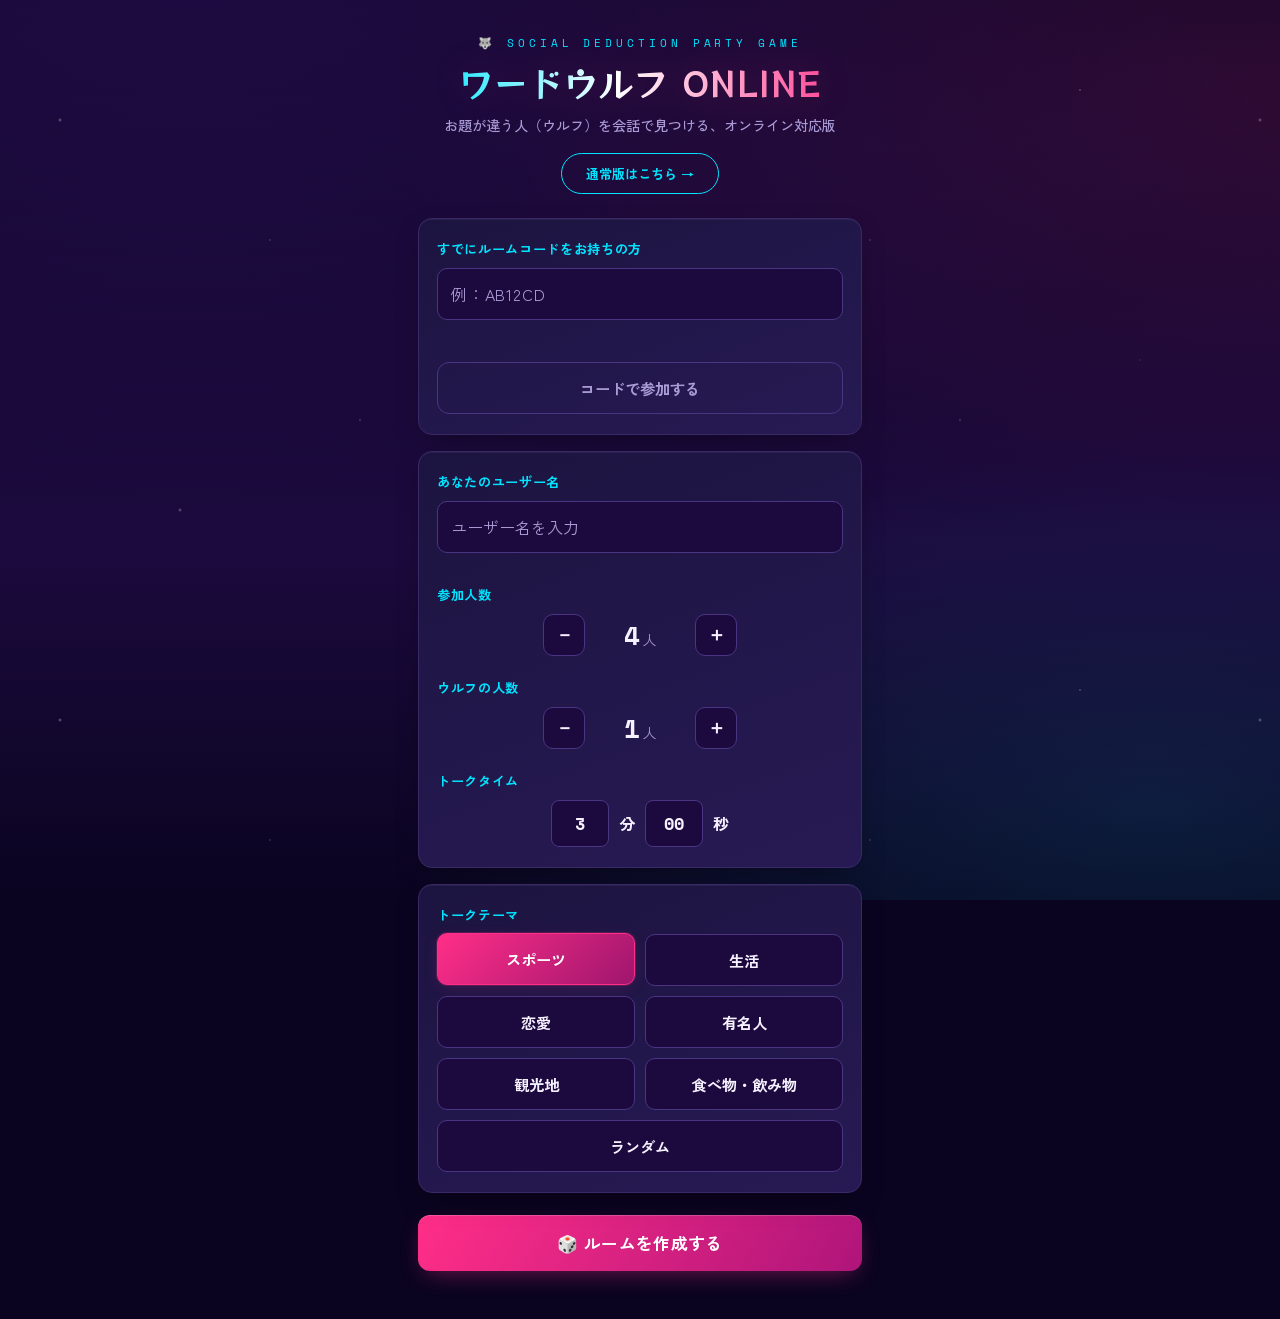
==== commit 8c07ed46: "Update index.html" ====
--- a/online/index.html
+++ b/online/index.html
@@ -23,6 +23,15 @@
 
 	<!-- 0. ルーム作成（ホスト） -->
 	<section id="screen-setup" class="screen">
+		<div class="card">
+			<div class="field">
+				<label>すでにルームコードをお持ちの方</label>
+				<input type="text" id="enter-code-input" class="text-input" maxlength="8" placeholder="例：AB12CD" style="text-transform:uppercase;letter-spacing:.05em;">
+				<div class="error-msg" id="error_enter_code">ルームコードを入力してください</div>
+			</div>
+			<button class="btn-sub" onclick="submitEnterCode()">コードで参加する</button>
+		</div>
+
 		<div class="card">
 			<div class="field">
 				<label>あなたのユーザー名</label>
@@ -64,22 +73,6 @@
 
 		<button class="btn-main" id="create-room-btn" onclick="createRoom()">🎲 ルームを作成する</button>
 		<div class="error-msg" id="error_create"></div>
-	</section>
-
-	<!-- 1.5 参加者：ルームコード入力（直接アクセス・やり直し用） -->
-	<section id="screen-enter-code" class="screen">
-		<div class="center-stage" style="padding-top:20px;">
-			<div class="msg2" style="font-size:1.4em;">ルームコードを入力</div>
-			<p style="opacity:.75;">ホストから共有されたコードを入力してください</p>
-		</div>
-		<div class="card">
-			<div class="field">
-				<label>ルームコード</label>
-				<input type="text" id="enter-code-input" class="text-input" maxlength="8" placeholder="例：AB12CD" style="text-transform:uppercase;letter-spacing:.05em;">
-				<div class="error-msg" id="error_enter_code">ルームコードを入力してください</div>
-			</div>
-		</div>
-		<button class="btn-main" onclick="submitEnterCode()">次へ</button>
 	</section>
 
 	<!-- 1. 参加者：名前入力 -->
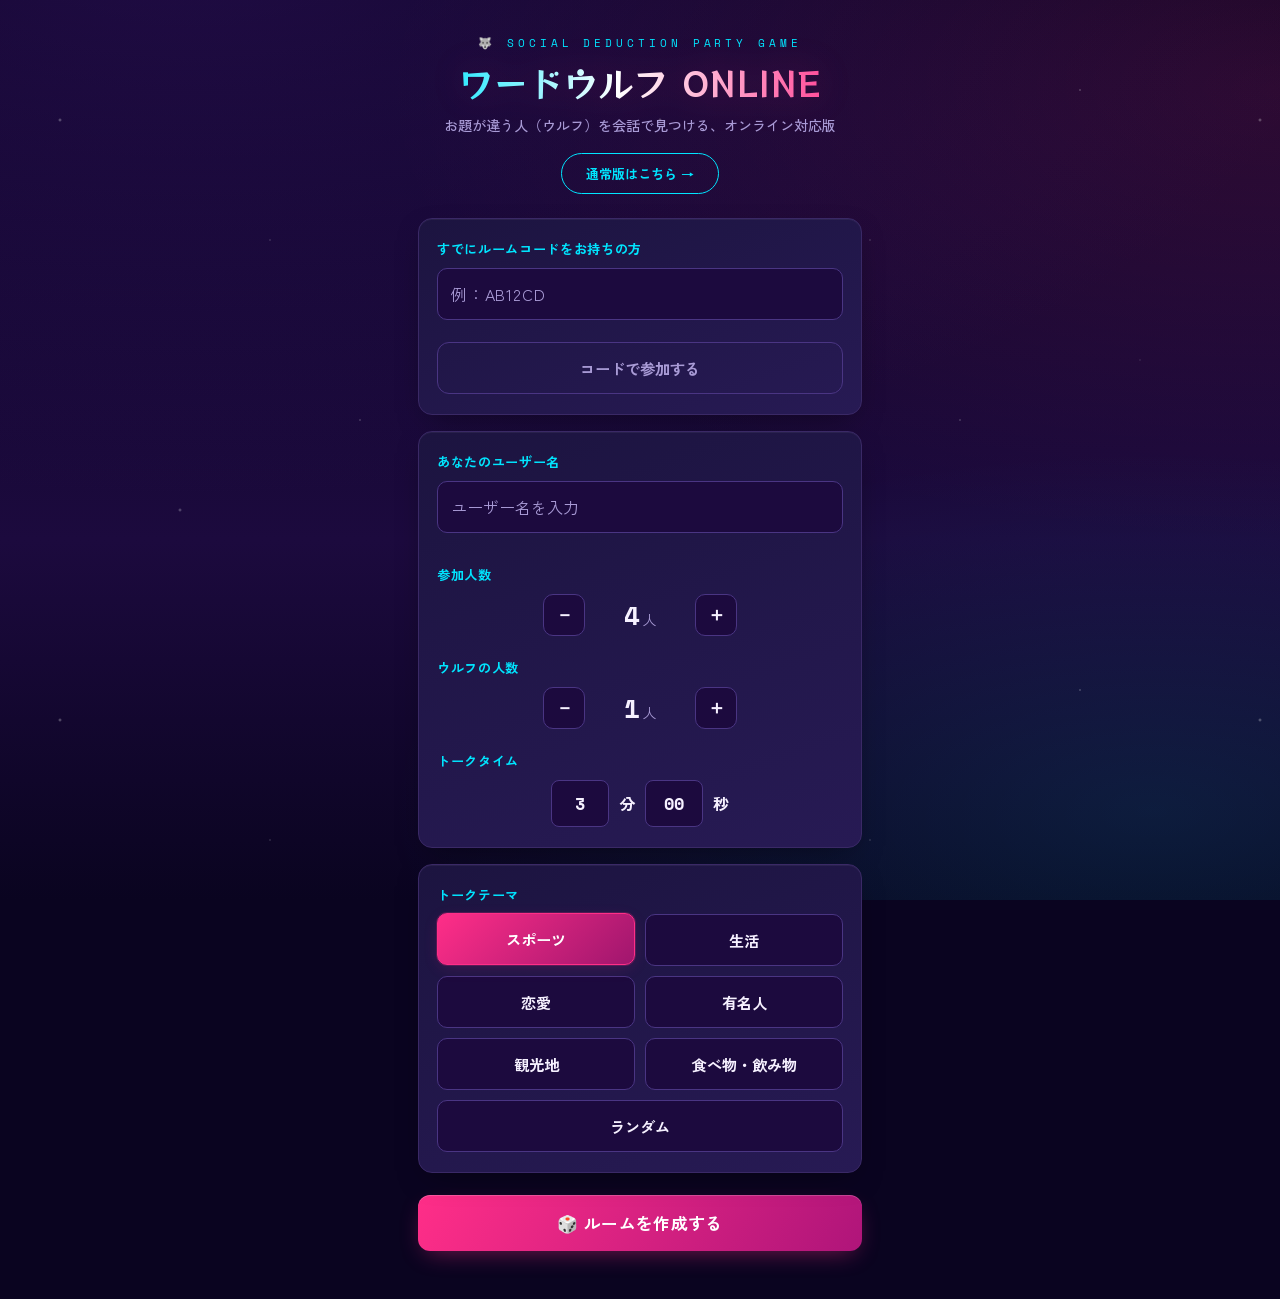
==== commit f25d6bdf: "Update index.html" ====
--- a/online/index.html
+++ b/online/index.html
@@ -26,10 +26,10 @@
 		<div class="card">
 			<div class="field">
 				<label>すでにルームコードをお持ちの方</label>
-				<input type="text" id="enter-code-input" class="text-input" maxlength="8" placeholder="例：AB12CD" style="text-transform:uppercase;letter-spacing:.05em;">
+				<input type="text" id="enter-code-input" class="text-input" maxlength="8" placeholder="例：AB12CD" style="text-transform:uppercase;letter-spacing:.05em;margin-bottom:0;">
 				<div class="error-msg" id="error_enter_code">ルームコードを入力してください</div>
 			</div>
-			<button class="btn-sub" onclick="submitEnterCode()">コードで参加する</button>
+			<button class="btn-sub" onclick="submitEnterCode()" style="margin-top:0;">コードで参加する</button>
 		</div>
 
 		<div class="card">
